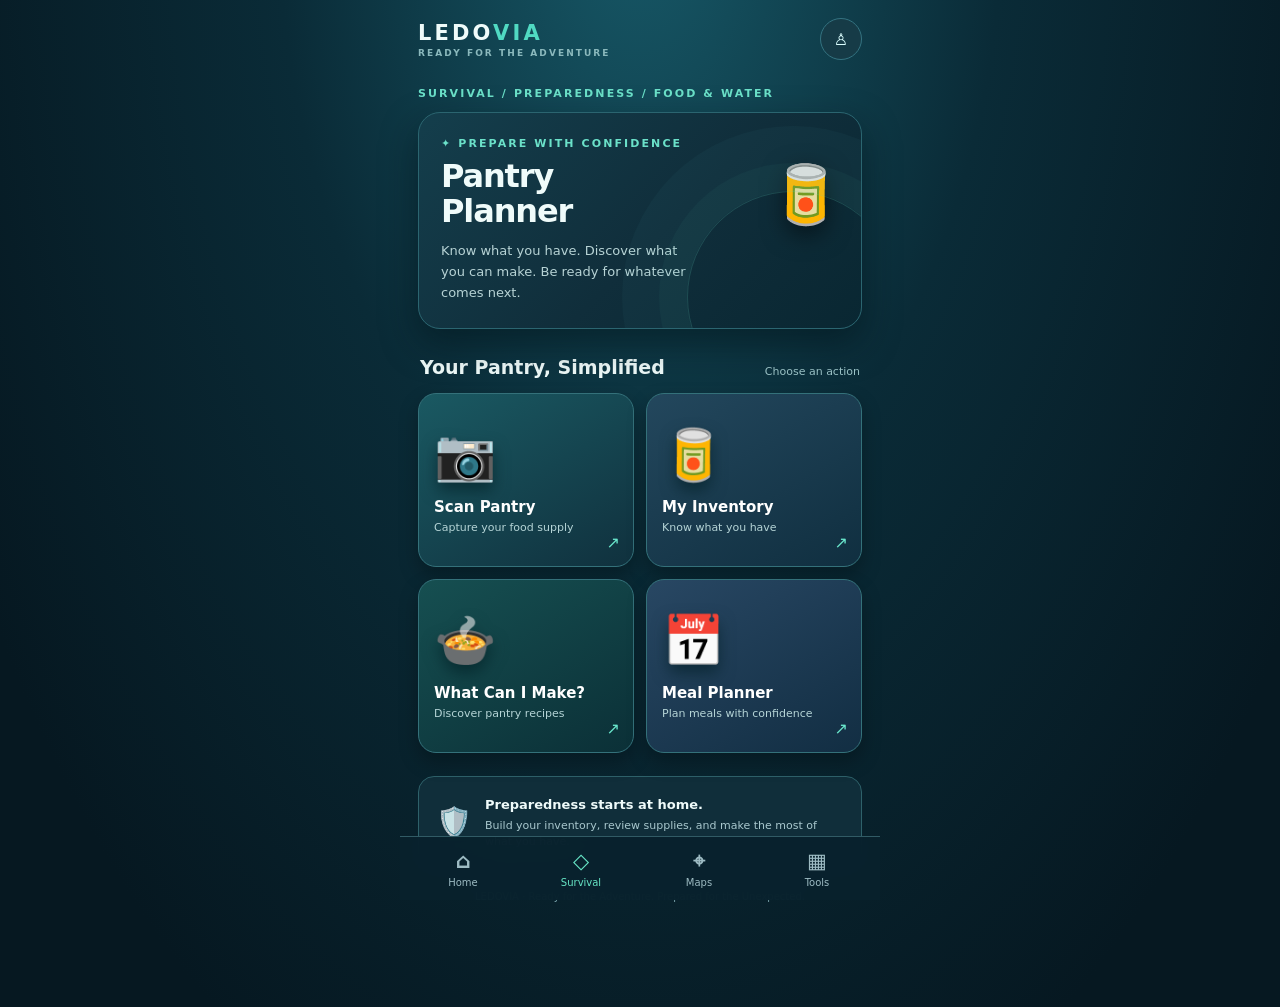
==== beta-assets/pantry-planner-landing-v1.html @ 595b367a "Add isolated premium LEDOVIA Pantry Planner landing page V1" ====
<!doctype html>
<html lang="en"><head><meta charset="utf-8"><meta name="viewport" content="width=device-width,initial-scale=1"><meta name="theme-color" content="#071d27"><title>LEDOVIA | Pantry Planner</title>
<style>
:root{font-family:Inter,system-ui,-apple-system,Segoe UI,sans-serif;color:#effbfa;background:#061821}*{box-sizing:border-box}body{margin:0;min-height:100vh;background:radial-gradient(ellipse at 50% -10%,#175968 0%,#0a2b37 40%,#061821 85%)}button,a{font:inherit}button{cursor:pointer}a{color:inherit;text-decoration:none}.app{max-width:480px;margin:auto;min-height:100vh;padding:18px 18px 105px;position:relative}.top{display:flex;align-items:center;justify-content:space-between;margin-bottom:27px}.brand{font-size:21px;font-weight:850;letter-spacing:.15em}.brand span{color:#50d9c2}.brand small{display:block;font-size:9px;letter-spacing:.23em;color:#8bb9bd;font-weight:600;margin-top:3px}.avatar{border:1px solid #347381;background:#163b47;color:#dcffff;border-radius:50%;width:42px;height:42px}.back{font-size:13px;color:#a4d5d6;margin-bottom:12px;display:inline-block}.eyebrow{color:#6be1c9;font-size:11px;font-weight:800;letter-spacing:.19em}.hero{border:1px solid #2b6570;background:linear-gradient(135deg,#143e4c,#102e3b 55%,#092732);border-radius:22px;padding:24px 22px;position:relative;overflow:hidden;box-shadow:0 15px 35px #00101580}.hero:after{content:"";position:absolute;right:-38px;bottom:-75px;width:210px;height:210px;border-radius:50%;border:1px solid #60cdbb33;box-shadow:0 0 0 28px #60cdbb0b,0 0 0 65px #60cdbb0a;pointer-events:none}.hero h1{font-size:32px;line-height:1.1;margin:9px 0 12px;letter-spacing:-.035em}.hero p{max-width:250px;font-size:13px;line-height:1.6;color:#b7d3d5;margin:0}.hero .symbol{font-size:57px;position:absolute;right:20px;top:48px;filter:drop-shadow(0 8px 12px #0008)}.section{display:flex;justify-content:space-between;align-items:end;margin:27px 2px 15px}.section h2{margin:0;font-size:19px}.section small{font-size:11px;color:#9dc5c9}.grid{display:grid;grid-template-columns:1fr 1fr;gap:12px}.tile{position:relative;text-align:left;overflow:hidden;min-height:174px;padding:15px;border:1px solid #34717a;border-radius:18px;background:linear-gradient(150deg,#1a5962,#10313e);color:white;box-shadow:0 9px 19px #0004;transition:transform .15s,border-color .15s}.tile:active{transform:scale(.98)}.tile:focus-visible,.nav a:focus-visible,.avatar:focus-visible{outline:3px solid #f7d18a;outline-offset:3px}.tile:nth-child(2){background:linear-gradient(150deg,#23475d,#102f40)}.tile:nth-child(3){background:linear-gradient(150deg,#164f51,#0b3037)}.tile:nth-child(4){background:linear-gradient(150deg,#284763,#122e43)}.tile .art{display:block;font-size:50px;margin:0 0 14px;filter:drop-shadow(0 8px 8px #001c2299)}.tile strong{display:block;font-size:15px;margin-bottom:5px}.tile small{display:block;font-size:11px;color:#b5d4d6}.tile .arrow{position:absolute;right:13px;bottom:14px;color:#69e6cc}.callout{display:flex;gap:13px;align-items:center;margin-top:23px;padding:17px;border:1px solid #2e616a;background:#102e3a;border-radius:16px}.callout .icon{font-size:29px}.callout strong{font-size:13px}.callout p{font-size:11px;color:#a9c8ce;margin:5px 0 0;line-height:1.5}.nav{position:fixed;bottom:0;left:50%;transform:translateX(-50%);width:min(480px,100%);display:flex;justify-content:space-around;background:#09222df5;border-top:1px solid #315b65;padding:12px 4px max(12px,env(safe-area-inset-bottom));backdrop-filter:blur(14px)}.nav a{font-size:10px;text-align:center;color:#9dbbc3;min-width:65px}.nav a b{display:block;font-size:21px;margin-bottom:4px}.nav .active{color:#67e6c7}.panel{margin-top:22px;border:1px solid #36747b;background:#0d303a;padding:17px;border-radius:16px}.panel h2{margin:0 0 7px;font-size:18px}.panel p{font-size:13px;color:#bad4d7;line-height:1.6}.panel a{display:inline-block;background:#5fe0bf;color:#072b2c;font-weight:800;padding:12px 15px;border-radius:11px;font-size:13px}.panel button{background:#284d57;color:#fff;border:1px solid #4e8b91;border-radius:10px;padding:9px 13px;margin-left:8px}.hidden{display:none}.foot{margin-top:22px;color:#7aa5ad;font-size:10px;text-align:center}
</style></head><body><main class="app">
<header class="top"><div class="brand">LEDO<span>VIA</span><small>READY FOR THE ADVENTURE</small></div><button class="avatar" id="account" aria-label="Household settings">♙</button></header>
<div class="eyebrow">SURVIVAL / PREPAREDNESS / FOOD &amp; WATER</div><div style="height:12px"></div>
<section class="hero"><div class="eyebrow">✦ PREPARE WITH CONFIDENCE</div><h1>Pantry<br>Planner</h1><p>Know what you have. Discover what you can make. Be ready for whatever comes next.</p><div class="symbol" aria-hidden="true">🥫</div></section>
<div class="section"><h2>Your Pantry, Simplified</h2><small>Choose an action</small></div>
<div class="grid">
<button class="tile" data-action="scan"><span class="art" aria-hidden="true">📷</span><strong>Scan Pantry</strong><small>Capture your food supply</small><span class="arrow">↗</span></button>
<button class="tile" data-action="inventory"><span class="art" aria-hidden="true">🥫</span><strong>My Inventory</strong><small>Know what you have</small><span class="arrow">↗</span></button>
<button class="tile" data-action="recipes"><span class="art" aria-hidden="true">🍲</span><strong>What Can I Make?</strong><small>Discover pantry recipes</small><span class="arrow">↗</span></button>
<button class="tile" data-action="meals"><span class="art" aria-hidden="true">📅</span><strong>Meal Planner</strong><small>Plan meals with confidence</small><span class="arrow">↗</span></button>
</div>
<div class="callout"><div class="icon" aria-hidden="true">🛡️</div><div><strong>Preparedness starts at home.</strong><p>Build your inventory, review supplies, and make the most of what you have.</p></div></div>
<section id="panel" class="panel hidden" aria-live="polite"><h2 id="panel-title"></h2><p id="panel-copy"></p><a id="panel-link" href="./pantry-planner-preview.html">Open household &amp; inventory preview</a><button id="dismiss">Close</button></section>
<div class="foot">LEDOVIA · Ready for the Adventure. Prepared for the Unexpected.</div>
</main><nav class="nav" aria-label="Preview navigation"><a href="#" data-nav="home"><b>⌂</b>Home</a><a href="#" class="active" data-nav="survival"><b>◇</b>Survival</a><a href="#" data-nav="maps"><b>⌖</b>Maps</a><a href="#" data-nav="tools"><b>▦</b>Tools</a></nav>
<script>
'use strict';
const panel=document.getElementById('panel'),title=document.getElementById('panel-title'),copy=document.getElementById('panel-copy'),link=document.getElementById('panel-link');
const messages={scan:['Scan Pantry','Photo recognition is planned but not available in this preview. For now, add items manually in the inventory review.'],inventory:['My Inventory','Review and confirm food quantities in the existing development preview.'],recipes:['What Can I Make?','Offline recipes and ingredient-aware matching are planned for the first Beta release; they are not implemented in this preview.'],meals:['Meal Planner','Meal scheduling and ingredient deductions are planned, but not implemented in this preview.'],account:['Household Settings','Set household size, allergies, restock timeline, water, and cooking access in the development preview.']};
function openPanel(action){const m=messages[action];title.textContent=m[0];copy.textContent=m[1];link.hidden=action==='recipes'||action==='meals';panel.classList.remove('hidden');panel.scrollIntoView({behavior:'smooth',block:'nearest'})}
document.querySelectorAll('[data-action]').forEach(b=>b.addEventListener('click',()=>openPanel(b.dataset.action)));
document.getElementById('account').addEventListener('click',()=>openPanel('account'));
document.getElementById('dismiss').addEventListener('click',()=>panel.classList.add('hidden'));
document.querySelectorAll('[data-nav]').forEach(a=>a.addEventListener('click',e=>{e.preventDefault();title.textContent='Navigation preview';copy.textContent='This standalone design preview does not modify or navigate the live LEDOVIA app.';link.hidden=true;panel.classList.remove('hidden');panel.scrollIntoView({behavior:'smooth',block:'nearest'})}));
</script></body></html>
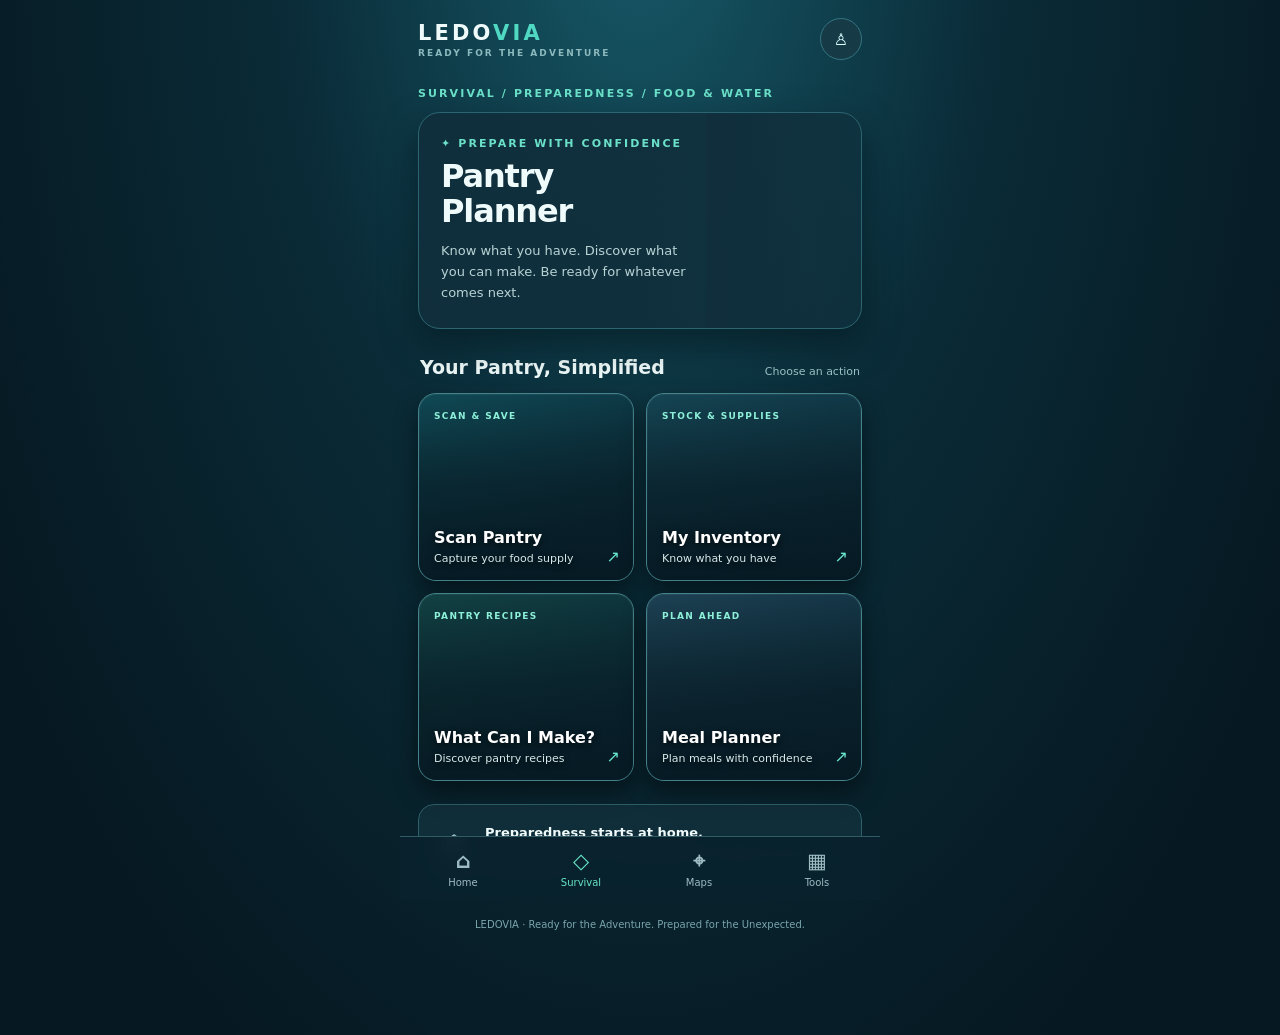
==== commit 21d4b2aa: "Refine Pantry Planner landing with premium photographic cards and mobile polish" ====
--- a/beta-assets/pantry-planner-landing-v1.html
+++ b/beta-assets/pantry-planner-landing-v1.html
@@ -2,16 +2,31 @@
 <html lang="en"><head><meta charset="utf-8"><meta name="viewport" content="width=device-width,initial-scale=1"><meta name="theme-color" content="#071d27"><title>LEDOVIA | Pantry Planner</title>
 <style>
 :root{font-family:Inter,system-ui,-apple-system,Segoe UI,sans-serif;color:#effbfa;background:#061821}*{box-sizing:border-box}body{margin:0;min-height:100vh;background:radial-gradient(ellipse at 50% -10%,#175968 0%,#0a2b37 40%,#061821 85%)}button,a{font:inherit}button{cursor:pointer}a{color:inherit;text-decoration:none}.app{max-width:480px;margin:auto;min-height:100vh;padding:18px 18px 105px;position:relative}.top{display:flex;align-items:center;justify-content:space-between;margin-bottom:27px}.brand{font-size:21px;font-weight:850;letter-spacing:.15em}.brand span{color:#50d9c2}.brand small{display:block;font-size:9px;letter-spacing:.23em;color:#8bb9bd;font-weight:600;margin-top:3px}.avatar{border:1px solid #347381;background:#163b47;color:#dcffff;border-radius:50%;width:42px;height:42px}.back{font-size:13px;color:#a4d5d6;margin-bottom:12px;display:inline-block}.eyebrow{color:#6be1c9;font-size:11px;font-weight:800;letter-spacing:.19em}.hero{border:1px solid #2b6570;background:linear-gradient(135deg,#143e4c,#102e3b 55%,#092732);border-radius:22px;padding:24px 22px;position:relative;overflow:hidden;box-shadow:0 15px 35px #00101580}.hero:after{content:"";position:absolute;right:-38px;bottom:-75px;width:210px;height:210px;border-radius:50%;border:1px solid #60cdbb33;box-shadow:0 0 0 28px #60cdbb0b,0 0 0 65px #60cdbb0a;pointer-events:none}.hero h1{font-size:32px;line-height:1.1;margin:9px 0 12px;letter-spacing:-.035em}.hero p{max-width:250px;font-size:13px;line-height:1.6;color:#b7d3d5;margin:0}.hero .symbol{font-size:57px;position:absolute;right:20px;top:48px;filter:drop-shadow(0 8px 12px #0008)}.section{display:flex;justify-content:space-between;align-items:end;margin:27px 2px 15px}.section h2{margin:0;font-size:19px}.section small{font-size:11px;color:#9dc5c9}.grid{display:grid;grid-template-columns:1fr 1fr;gap:12px}.tile{position:relative;text-align:left;overflow:hidden;min-height:174px;padding:15px;border:1px solid #34717a;border-radius:18px;background:linear-gradient(150deg,#1a5962,#10313e);color:white;box-shadow:0 9px 19px #0004;transition:transform .15s,border-color .15s}.tile:active{transform:scale(.98)}.tile:focus-visible,.nav a:focus-visible,.avatar:focus-visible{outline:3px solid #f7d18a;outline-offset:3px}.tile:nth-child(2){background:linear-gradient(150deg,#23475d,#102f40)}.tile:nth-child(3){background:linear-gradient(150deg,#164f51,#0b3037)}.tile:nth-child(4){background:linear-gradient(150deg,#284763,#122e43)}.tile .art{display:block;font-size:50px;margin:0 0 14px;filter:drop-shadow(0 8px 8px #001c2299)}.tile strong{display:block;font-size:15px;margin-bottom:5px}.tile small{display:block;font-size:11px;color:#b5d4d6}.tile .arrow{position:absolute;right:13px;bottom:14px;color:#69e6cc}.callout{display:flex;gap:13px;align-items:center;margin-top:23px;padding:17px;border:1px solid #2e616a;background:#102e3a;border-radius:16px}.callout .icon{font-size:29px}.callout strong{font-size:13px}.callout p{font-size:11px;color:#a9c8ce;margin:5px 0 0;line-height:1.5}.nav{position:fixed;bottom:0;left:50%;transform:translateX(-50%);width:min(480px,100%);display:flex;justify-content:space-around;background:#09222df5;border-top:1px solid #315b65;padding:12px 4px max(12px,env(safe-area-inset-bottom));backdrop-filter:blur(14px)}.nav a{font-size:10px;text-align:center;color:#9dbbc3;min-width:65px}.nav a b{display:block;font-size:21px;margin-bottom:4px}.nav .active{color:#67e6c7}.panel{margin-top:22px;border:1px solid #36747b;background:#0d303a;padding:17px;border-radius:16px}.panel h2{margin:0 0 7px;font-size:18px}.panel p{font-size:13px;color:#bad4d7;line-height:1.6}.panel a{display:inline-block;background:#5fe0bf;color:#072b2c;font-weight:800;padding:12px 15px;border-radius:11px;font-size:13px}.panel button{background:#284d57;color:#fff;border:1px solid #4e8b91;border-radius:10px;padding:9px 13px;margin-left:8px}.hidden{display:none}.foot{margin-top:22px;color:#7aa5ad;font-size:10px;text-align:center}
+
+/* Premium photo treatment. Photos are remote enhancements; gradients remain usable offline. */
+.hero{min-height:205px;background:linear-gradient(100deg,#102e3bee 0%,#102e3be8 52%,#102e3b88 100%),url('https://images.unsplash.com/photo-1542838132-92c53300491e?auto=format&fit=crop&w=1000&q=80') center/cover}
+.hero:after{display:none}.hero h1,.hero p,.hero .eyebrow{position:relative;z-index:2}.hero-photo{position:absolute;right:0;top:0;bottom:0;width:35%;background:linear-gradient(90deg,#102e3b,transparent);pointer-events:none}
+.tile{min-height:188px;display:flex;flex-direction:column;justify-content:flex-end;isolation:isolate;background-size:cover!important;background-position:center!important;border-color:#43828a;box-shadow:inset 0 0 0 1px #ffffff13,0 11px 25px #0007}
+.tile:before{content:"";position:absolute;inset:0;z-index:-1;background:linear-gradient(180deg,#041c2540 0%,#071b24bb 48%,#061923f5 100%);transition:background .2s}
+.tile:hover:before{background:linear-gradient(180deg,#06252a3d 0%,#071b24a0 48%,#061923e8 100%)}
+.tile:nth-child(1){background-image:linear-gradient(145deg,#135965,#0d2c3b),url('https://images.unsplash.com/photo-1542838132-92c53300491e?auto=format&fit=crop&w=550&q=75')}
+.tile:nth-child(2){background-image:linear-gradient(145deg,#1b5364,#0d2c3b),url('https://images.unsplash.com/photo-1604908176997-125f25cc6f3d?auto=format&fit=crop&w=550&q=75')}
+.tile:nth-child(3){background-image:linear-gradient(145deg,#164e4d,#0d2c3b),url('https://images.unsplash.com/photo-1547592180-85f173990554?auto=format&fit=crop&w=550&q=75')}
+.tile:nth-child(4){background-image:linear-gradient(145deg,#254e64,#0d2c3b),url('https://images.unsplash.com/photo-1498837167922-ddd27525d352?auto=format&fit=crop&w=550&q=75')}
+.tile .art{font-size:9px;font-weight:800;letter-spacing:.15em;color:#8df0d8;filter:none;margin:0 0 auto;padding-top:2px}
+.tile strong{font-size:16px;text-shadow:0 2px 7px #000a}.tile small{color:#d6e9e8;text-shadow:0 2px 6px #000a;padding-right:12px}
+@media(max-width:340px){.app{padding-left:12px;padding-right:12px}.grid{gap:9px}.tile{padding:11px;min-height:170px}.tile strong{font-size:14px}.hero h1{font-size:29px}}
+@media(prefers-reduced-motion:reduce){.tile,.tile:before{transition:none}}
 </style></head><body><main class="app">
 <header class="top"><div class="brand">LEDO<span>VIA</span><small>READY FOR THE ADVENTURE</small></div><button class="avatar" id="account" aria-label="Household settings">♙</button></header>
 <div class="eyebrow">SURVIVAL / PREPAREDNESS / FOOD &amp; WATER</div><div style="height:12px"></div>
-<section class="hero"><div class="eyebrow">✦ PREPARE WITH CONFIDENCE</div><h1>Pantry<br>Planner</h1><p>Know what you have. Discover what you can make. Be ready for whatever comes next.</p><div class="symbol" aria-hidden="true">🥫</div></section>
+<section class="hero"><div class="eyebrow">✦ PREPARE WITH CONFIDENCE</div><h1>Pantry<br>Planner</h1><p>Know what you have. Discover what you can make. Be ready for whatever comes next.</p><div class="hero-photo" role="img" aria-label="Fresh pantry ingredients"></div></section>
 <div class="section"><h2>Your Pantry, Simplified</h2><small>Choose an action</small></div>
 <div class="grid">
-<button class="tile" data-action="scan"><span class="art" aria-hidden="true">📷</span><strong>Scan Pantry</strong><small>Capture your food supply</small><span class="arrow">↗</span></button>
-<button class="tile" data-action="inventory"><span class="art" aria-hidden="true">🥫</span><strong>My Inventory</strong><small>Know what you have</small><span class="arrow">↗</span></button>
-<button class="tile" data-action="recipes"><span class="art" aria-hidden="true">🍲</span><strong>What Can I Make?</strong><small>Discover pantry recipes</small><span class="arrow">↗</span></button>
-<button class="tile" data-action="meals"><span class="art" aria-hidden="true">📅</span><strong>Meal Planner</strong><small>Plan meals with confidence</small><span class="arrow">↗</span></button>
+<button class="tile" data-action="scan"><span class="art" aria-hidden="true">SCAN &amp; SAVE</span><strong>Scan Pantry</strong><small>Capture your food supply</small><span class="arrow">↗</span></button>
+<button class="tile" data-action="inventory"><span class="art" aria-hidden="true">STOCK &amp; SUPPLIES</span><strong>My Inventory</strong><small>Know what you have</small><span class="arrow">↗</span></button>
+<button class="tile" data-action="recipes"><span class="art" aria-hidden="true">PANTRY RECIPES</span><strong>What Can I Make?</strong><small>Discover pantry recipes</small><span class="arrow">↗</span></button>
+<button class="tile" data-action="meals"><span class="art" aria-hidden="true">PLAN AHEAD</span><strong>Meal Planner</strong><small>Plan meals with confidence</small><span class="arrow">↗</span></button>
 </div>
 <div class="callout"><div class="icon" aria-hidden="true">🛡️</div><div><strong>Preparedness starts at home.</strong><p>Build your inventory, review supplies, and make the most of what you have.</p></div></div>
 <section id="panel" class="panel hidden" aria-live="polite"><h2 id="panel-title"></h2><p id="panel-copy"></p><a id="panel-link" href="./pantry-planner-preview.html">Open household &amp; inventory preview</a><button id="dismiss">Close</button></section>
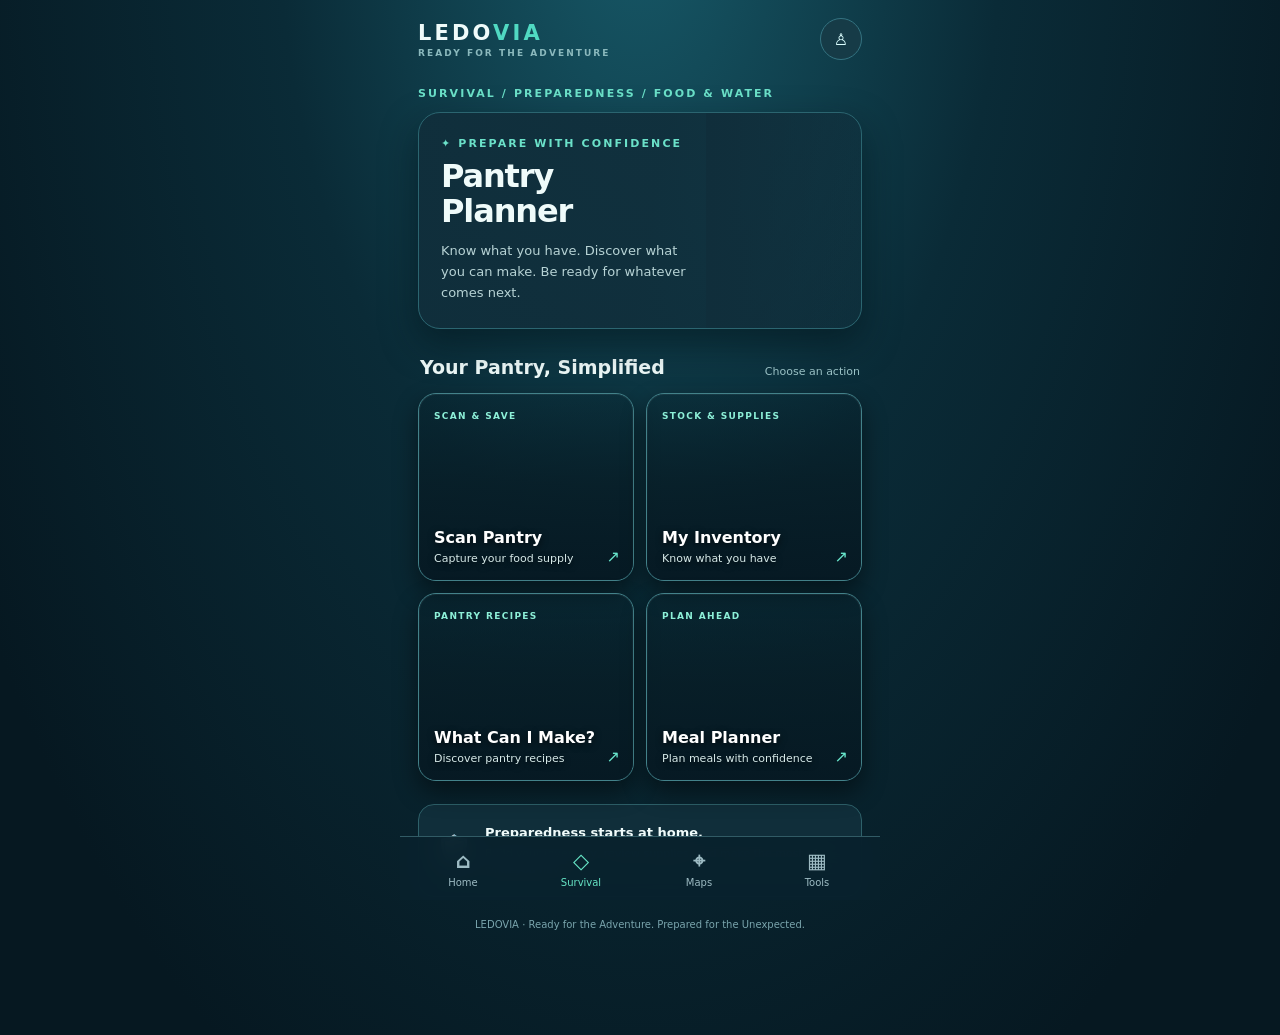
==== commit 8c074de2: "Fix Pantry Planner card photo visibility by removing opaque gradient image layers" ====
--- a/beta-assets/pantry-planner-landing-v1.html
+++ b/beta-assets/pantry-planner-landing-v1.html
@@ -9,10 +9,10 @@
 .tile{min-height:188px;display:flex;flex-direction:column;justify-content:flex-end;isolation:isolate;background-size:cover!important;background-position:center!important;border-color:#43828a;box-shadow:inset 0 0 0 1px #ffffff13,0 11px 25px #0007}
 .tile:before{content:"";position:absolute;inset:0;z-index:-1;background:linear-gradient(180deg,#041c2540 0%,#071b24bb 48%,#061923f5 100%);transition:background .2s}
 .tile:hover:before{background:linear-gradient(180deg,#06252a3d 0%,#071b24a0 48%,#061923e8 100%)}
-.tile:nth-child(1){background-image:linear-gradient(145deg,#135965,#0d2c3b),url('https://images.unsplash.com/photo-1542838132-92c53300491e?auto=format&fit=crop&w=550&q=75')}
-.tile:nth-child(2){background-image:linear-gradient(145deg,#1b5364,#0d2c3b),url('https://images.unsplash.com/photo-1604908176997-125f25cc6f3d?auto=format&fit=crop&w=550&q=75')}
-.tile:nth-child(3){background-image:linear-gradient(145deg,#164e4d,#0d2c3b),url('https://images.unsplash.com/photo-1547592180-85f173990554?auto=format&fit=crop&w=550&q=75')}
-.tile:nth-child(4){background-image:linear-gradient(145deg,#254e64,#0d2c3b),url('https://images.unsplash.com/photo-1498837167922-ddd27525d352?auto=format&fit=crop&w=550&q=75')}
+.tile:nth-child(1){background-image:url('https://images.unsplash.com/photo-1542838132-92c53300491e?auto=format&fit=crop&w=550&q=75')}
+.tile:nth-child(2){background-image:url('https://images.unsplash.com/photo-1604908176997-125f25cc6f3d?auto=format&fit=crop&w=550&q=75')}
+.tile:nth-child(3){background-image:url('https://images.unsplash.com/photo-1547592180-85f173990554?auto=format&fit=crop&w=550&q=75')}
+.tile:nth-child(4){background-image:url('https://images.unsplash.com/photo-1498837167922-ddd27525d352?auto=format&fit=crop&w=550&q=75')}
 .tile .art{font-size:9px;font-weight:800;letter-spacing:.15em;color:#8df0d8;filter:none;margin:0 0 auto;padding-top:2px}
 .tile strong{font-size:16px;text-shadow:0 2px 7px #000a}.tile small{color:#d6e9e8;text-shadow:0 2px 6px #000a;padding-right:12px}
 @media(max-width:340px){.app{padding-left:12px;padding-right:12px}.grid{gap:9px}.tile{padding:11px;min-height:170px}.tile strong{font-size:14px}.hero h1{font-size:29px}}
